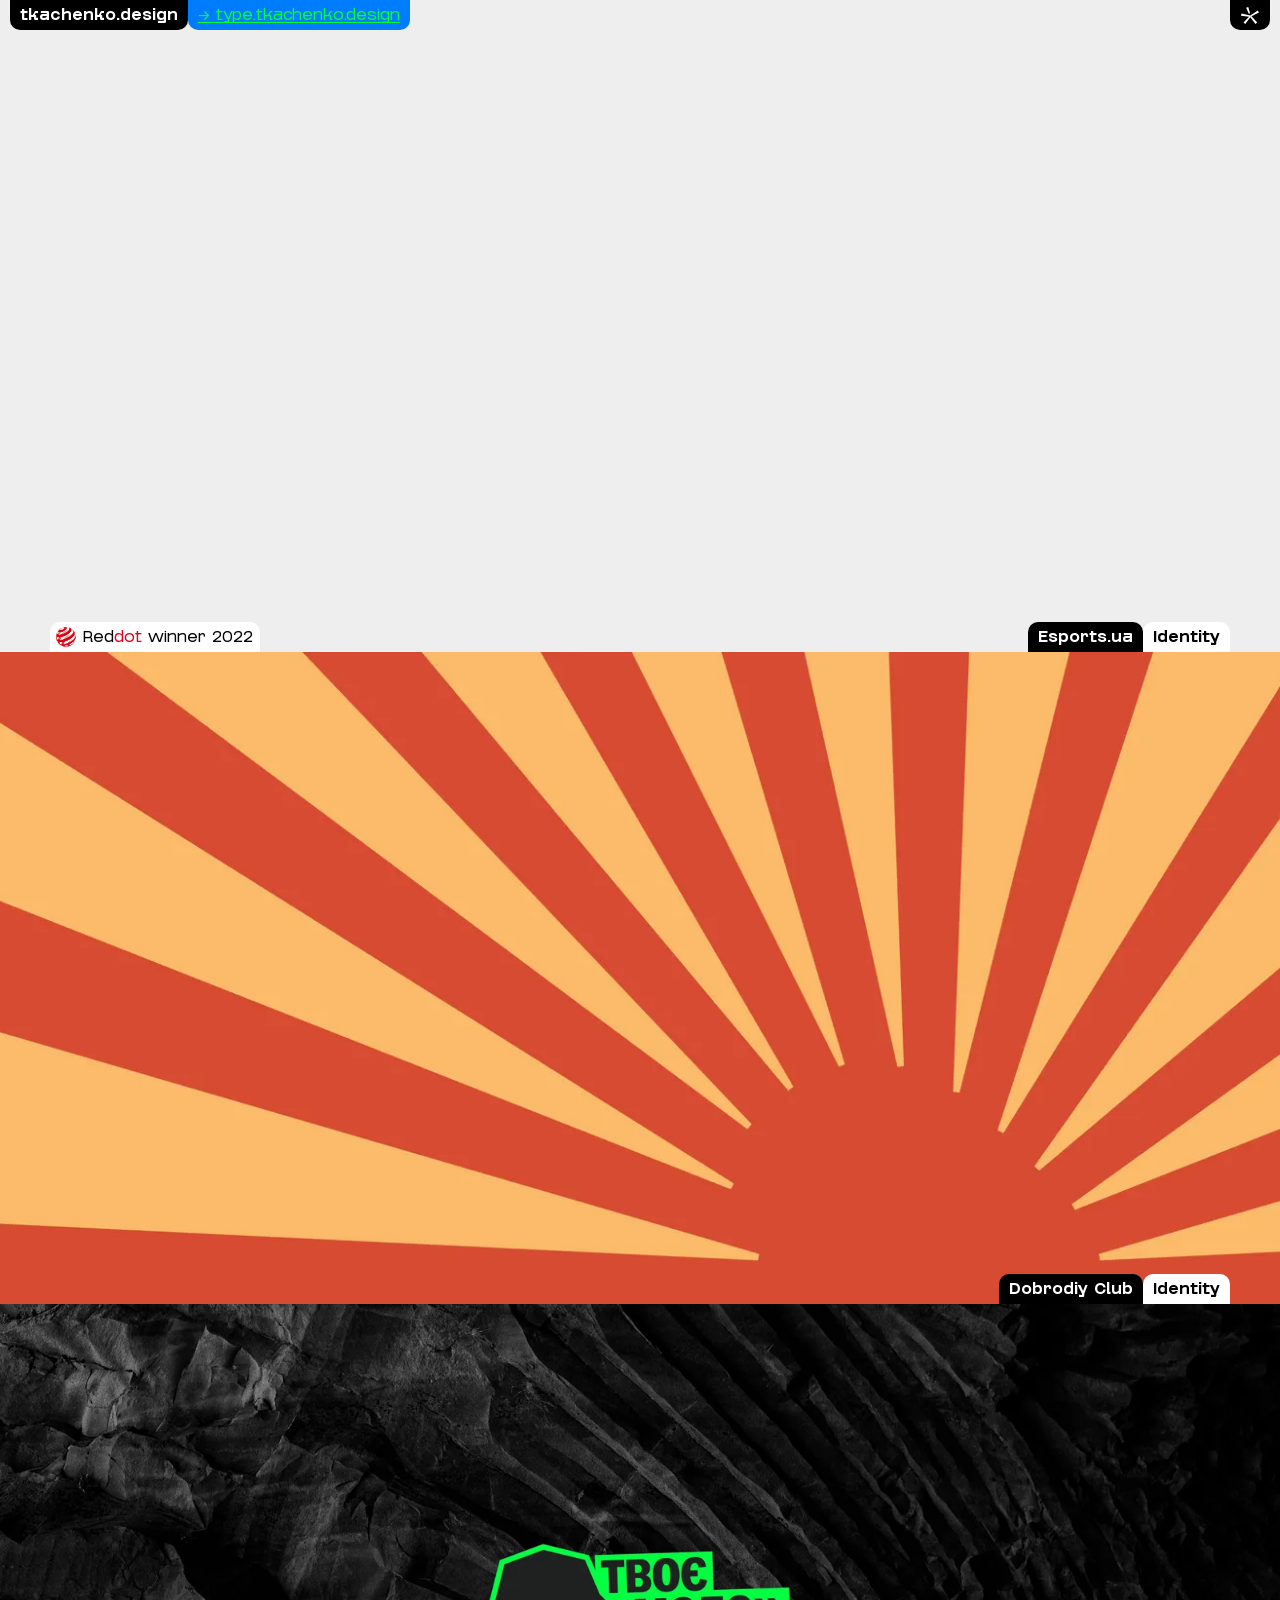
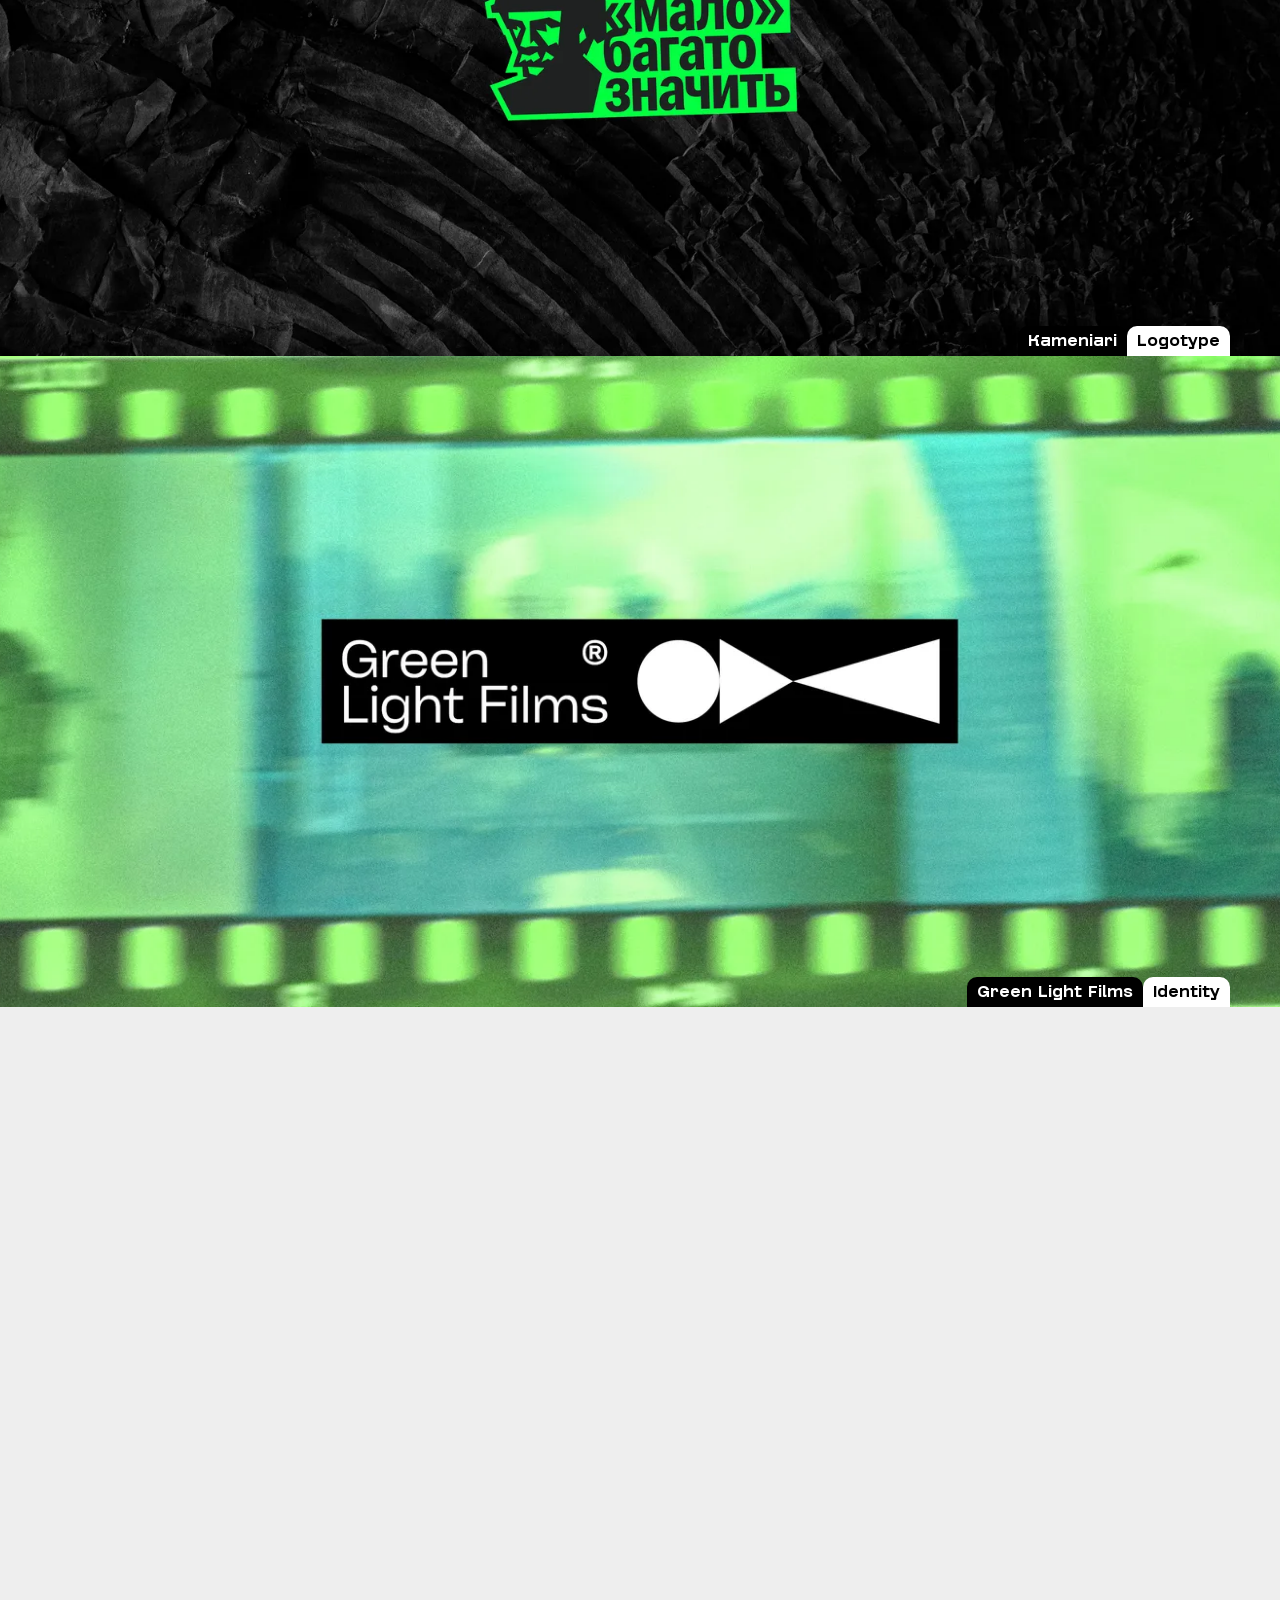
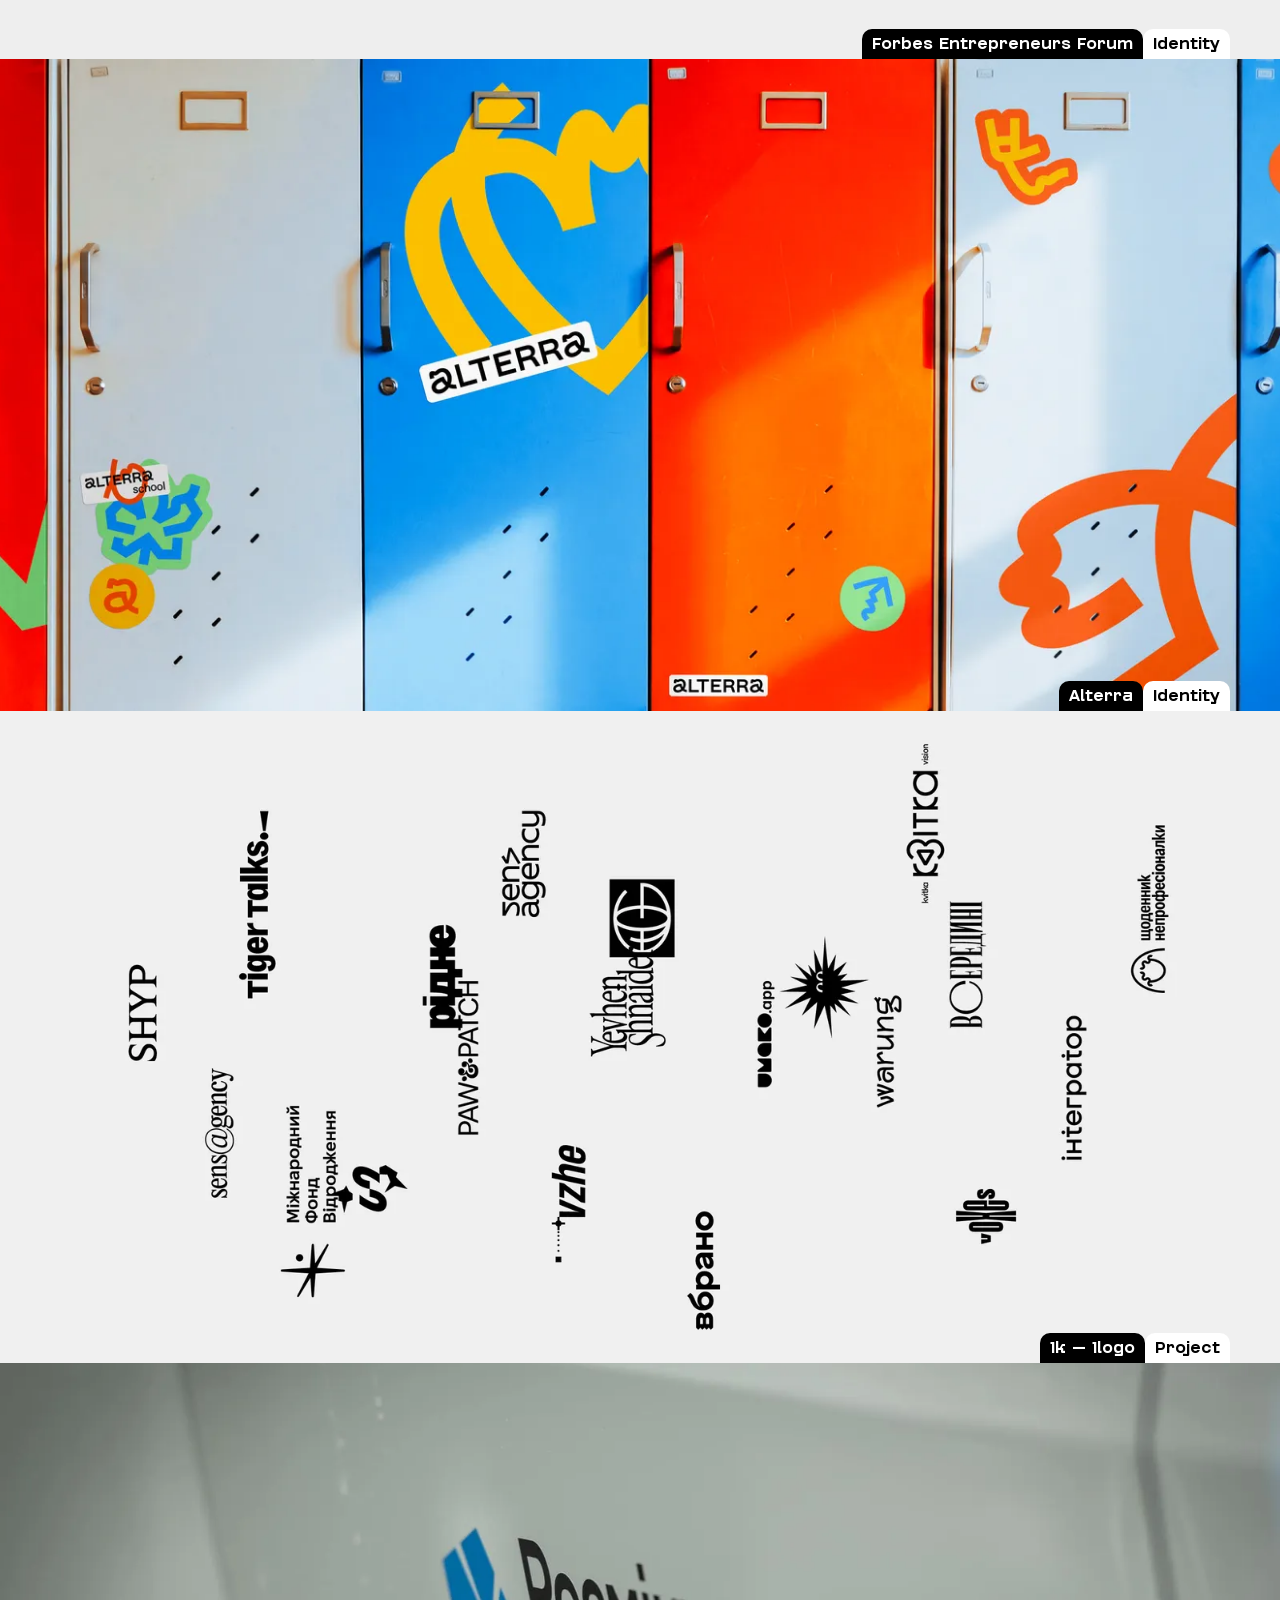
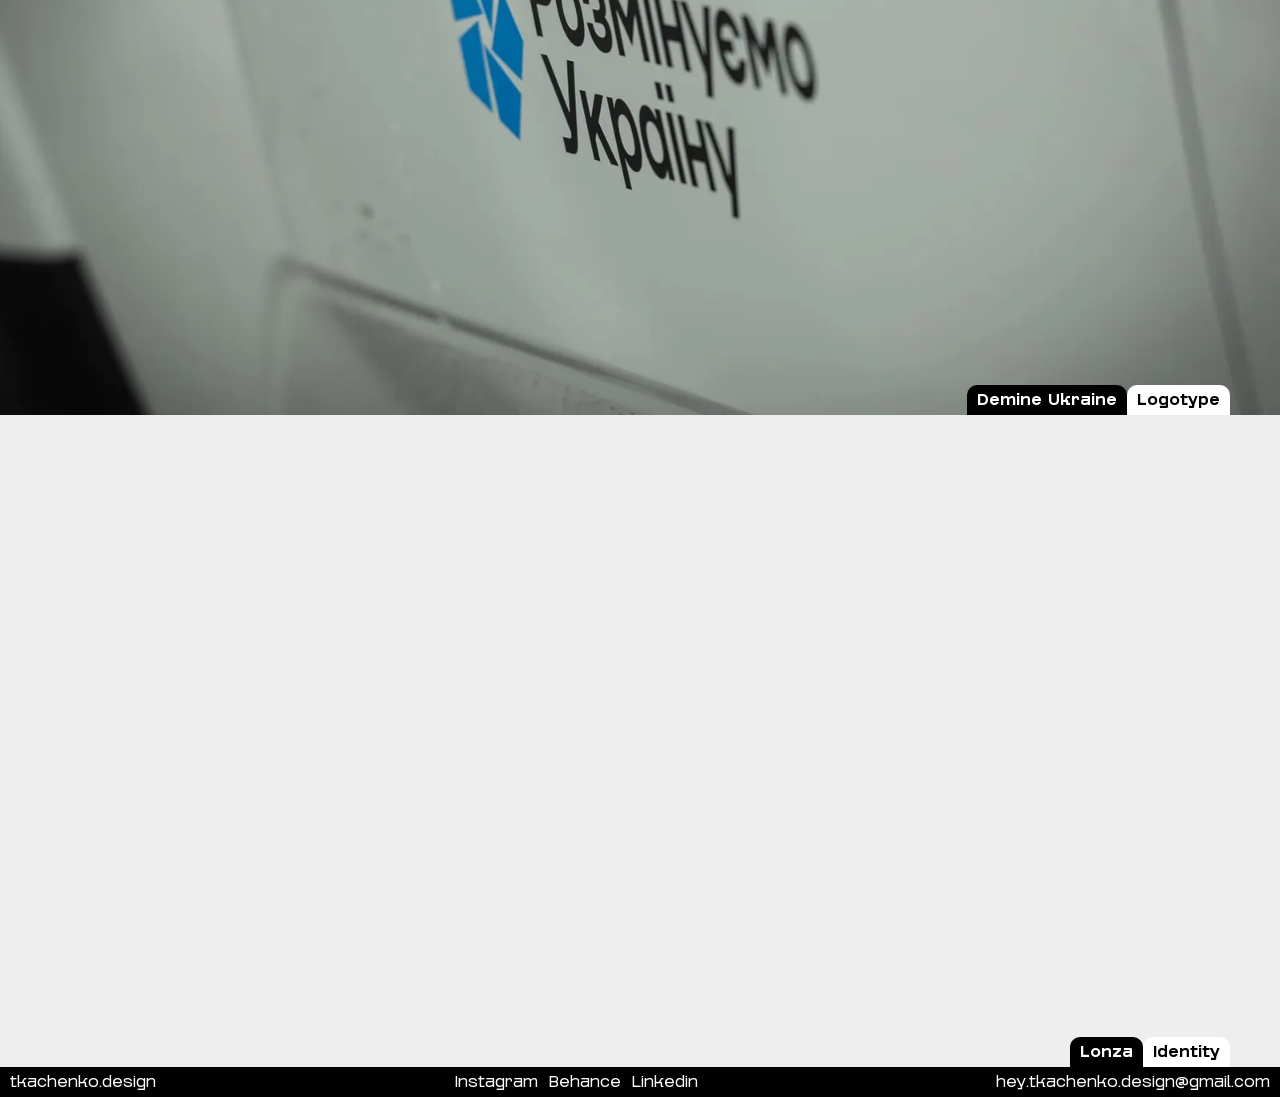
==== index.html @ 97d3a2e0 "Сайт" ====
<!DOCTYPE html>
<html lang="en">
<head>
<meta charset="UTF-8">
<meta name="viewport" content="width=device-width, initial-scale=1">
<title>tkachenko.design</title>
<meta name="description" content="Brand identity by tkachenko.design">
<meta property="og:type" content="website">
<meta property="og:site_name" content="tkachenko.design">
<meta property="og:title" content="tkachenko.design">
<meta property="og:description" content="Brand identity by tkachenko.design">
<meta property="og:url" content="https://tkachenko.design/">
<meta property="og:image" content="https://tkachenko.design/assets/img/og.jpg">
<meta name="twitter:card" content="summary_large_image">
<meta property="og:image:width" content="1200">
<meta property="og:image:height" content="630">
<link rel="canonical" href="https://tkachenko.design/">
<link rel="icon" href="assets/img/favicon.svg" type="image/svg+xml">
<link rel="stylesheet" href="assets/css/style.css">
</head>
<body>
<header class="hdr">
    <div class="hdr-left"><a class="tab tab--top tab--dark tab--bold" href="./"><span class="trim">tkachenko.design</span></a><a class="tab tab--top tab--light tab--link" href="https://type.tkachenko.design" target="_blank" rel="noopener"><span class="trim full">→ type.tkachenko.design</span><span class="trim short">→ type</span></a></div>
    <div class="hdr-right"><a class="tab tab--top tab--dark tab--sign" href="./" aria-label="tkachenko.design — home"><img src="assets/img/sign.svg" alt=""></a></div>
</header>
<main>
<div class="case">
    <a class="case-link" href="esports-ua/" aria-label="Esports.ua — Identity">
        <div class="cover"><video src="media/esports-ua/cover.mp4?v=e036000a" width="1920" height="1080" autoplay muted loop playsinline preload="metadata"></video></div>
        <div class="case-name"><span class="tab tab--bottom tab--dark tab--bold"><span class="trim">Esports.ua</span></span><span class="tab tab--bottom tab--light tab--bold"><span class="trim">Identity</span></span></div>
    </a>
    <div class="case-awards"><a class="tab tab--bottom tab--light tab--award award--reddot" href="https://www.red-dot.org/project/esportsua-60604" target="_blank" rel="noopener" aria-label="Reddot winner 2022"><img src="assets/img/awards/reddot.png" alt="" width="20" height="20"><span class="trim award-text">Red<span class="award-accent">dot</span> winner 2022</span></a></div>
</div>
<div class="case">
    <a class="case-link" href="dobrodiy-club/" aria-label="Dobrodiy Club — Identity">
        <div class="cover"><img src="media/dobrodiy-club/cover-2560.webp?v=988d9c15" srcset="media/dobrodiy-club/cover-800.webp?v=988d9c15 800w, media/dobrodiy-club/cover-1600.webp?v=988d9c15 1600w, media/dobrodiy-club/cover-2560.webp?v=988d9c15 2560w" sizes="100vw" alt="" width="2560" height="1070" loading="lazy" decoding="async"></div>
        <div class="case-name"><span class="tab tab--bottom tab--dark tab--bold"><span class="trim">Dobrodiy Club</span></span><span class="tab tab--bottom tab--light tab--bold"><span class="trim">Identity</span></span></div>
    </a>
</div>
<div class="case">
    <a class="case-link" href="kameniari/" aria-label="Kameniari — Logotype">
        <div class="cover"><img src="media/kameniari/cover-2560.webp?v=40cb97ac" srcset="media/kameniari/cover-800.webp?v=40cb97ac 800w, media/kameniari/cover-1600.webp?v=40cb97ac 1600w, media/kameniari/cover-2560.webp?v=40cb97ac 2560w" sizes="100vw" alt="" width="2560" height="1706" loading="lazy" decoding="async"></div>
        <div class="case-name"><span class="tab tab--bottom tab--dark tab--bold"><span class="trim">Kameniari</span></span><span class="tab tab--bottom tab--light tab--bold"><span class="trim">Logotype</span></span></div>
    </a>
</div>
<div class="case">
    <a class="case-link" href="green-light-films/" aria-label="Green Light Films — Identity">
        <div class="cover"><img src="media/green-light-films/cover-2560.webp?v=7384d6b4" srcset="media/green-light-films/cover-800.webp?v=7384d6b4 800w, media/green-light-films/cover-1600.webp?v=7384d6b4 1600w, media/green-light-films/cover-2560.webp?v=7384d6b4 2560w" sizes="100vw" alt="" width="2560" height="1071" loading="lazy" decoding="async"></div>
        <div class="case-name"><span class="tab tab--bottom tab--dark tab--bold"><span class="trim">Green Light Films</span></span><span class="tab tab--bottom tab--light tab--bold"><span class="trim">Identity</span></span></div>
    </a>
</div>
<div class="case">
    <a class="case-link" href="forbes/" aria-label="Forbes Entrepreneurs Forum — Identity">
        <div class="cover"><video src="media/forbes/cover.mp4?v=106339b4" width="1920" height="978" autoplay muted loop playsinline preload="metadata"></video></div>
        <div class="case-name"><span class="tab tab--bottom tab--dark tab--bold"><span class="trim">Forbes Entrepreneurs Forum</span></span><span class="tab tab--bottom tab--light tab--bold"><span class="trim">Identity</span></span></div>
    </a>
</div>
<div class="case">
    <a class="case-link" href="alterra-school/" aria-label="Alterra — Identity">
        <div class="cover"><img src="media/alterra-school/cover-2560.webp?v=9aeea5af" srcset="media/alterra-school/cover-800.webp?v=9aeea5af 800w, media/alterra-school/cover-1600.webp?v=9aeea5af 1600w, media/alterra-school/cover-2560.webp?v=9aeea5af 2560w" sizes="100vw" alt="" width="2560" height="1078" loading="lazy" decoding="async"></div>
        <div class="case-name"><span class="tab tab--bottom tab--dark tab--bold"><span class="trim">Alterra</span></span><span class="tab tab--bottom tab--light tab--bold"><span class="trim">Identity</span></span></div>
    </a>
</div>
<div class="case">
    <a class="case-link" href="1k1logo/" aria-label="1k — 1logo — Project">
        <div class="cover"><img src="media/1k1logo/Cover-2560.webp?v=e8f41efc" srcset="media/1k1logo/Cover-800.webp?v=e8f41efc 800w, media/1k1logo/Cover-1600.webp?v=e8f41efc 1600w, media/1k1logo/Cover-2560.webp?v=e8f41efc 2560w" sizes="100vw" alt="" width="2560" height="1440" loading="lazy" decoding="async"></div>
        <div class="case-name"><span class="tab tab--bottom tab--dark tab--bold"><span class="trim">1k — 1logo</span></span><span class="tab tab--bottom tab--light tab--bold"><span class="trim">Project</span></span></div>
    </a>
</div>
<div class="case">
    <a class="case-link" href="demine-ukraine/" aria-label="Demine Ukraine — Logotype">
        <div class="cover"><img src="media/demine-ukraine/cover-2048.webp?v=4602f8a6" srcset="media/demine-ukraine/cover-800.webp?v=4602f8a6 800w, media/demine-ukraine/cover-1600.webp?v=4602f8a6 1600w, media/demine-ukraine/cover-2048.webp?v=4602f8a6 2048w" sizes="100vw" alt="" width="2048" height="1368" loading="lazy" decoding="async"></div>
        <div class="case-name"><span class="tab tab--bottom tab--dark tab--bold"><span class="trim">Demine Ukraine</span></span><span class="tab tab--bottom tab--light tab--bold"><span class="trim">Logotype</span></span></div>
    </a>
</div>
<div class="case">
    <a class="case-link" href="lonza/" aria-label="Lonza — Identity">
        <div class="cover"><video src="media/lonza/Cover.mp4?v=e3f10e99" width="1920" height="1080" autoplay muted loop playsinline preload="metadata"></video></div>
        <div class="case-name"><span class="tab tab--bottom tab--dark tab--bold"><span class="trim">Lonza</span></span><span class="tab tab--bottom tab--light tab--bold"><span class="trim">Identity</span></span></div>
    </a>
</div>
</main>
<footer class="ftr">
    <span class="trim ftr-name">tkachenko.design</span>
    <div class="ftr-socials"><a href="https://www.instagram.com/tkachenko.valentyn/" target="_blank" rel="noopener"><span class="trim">Instagram</span></a><a href="https://www.behance.net/tkachenkodesign" target="_blank" rel="noopener"><span class="trim">Behance</span></a><a href="https://www.linkedin.com/in/valentyn-tkachenko-5368aa172/" target="_blank" rel="noopener"><span class="trim">Linkedin</span></a></div>
    <a href="mailto:hey.tkachenko.design@gmail.com"><span class="trim">hey.tkachenko.design@gmail.com</span></a>
</footer>
<script src="assets/js/site.js" defer></script>
</body>
</html>
---- assets/css/style.css ----
/* ═══════════════════════════════════════════════════════════════
   tkachenko.design — портфоліо
   Усі міри взяті з автолеяутів Figma:
     десктоп — фрейми main і case (1512px),
     мобайл  — фрейми main-mob і case-mob (400px).
   Біля чисел у дужках — назва вузла в макеті, звідки воно.
   ═══════════════════════════════════════════════════════════════ */


/* ── Шрифт ──
   Той самий варіативний файл, що й у магазині: одна вісь ваги 100–700,
   тож Regular = 400, Medium = 500, Bold = 700 — усе справжні ваги. */
@font-face {
    font-family: 'GruntGrotesk';
    src: url('../fonts/GruntGroteskVF.woff2') format('woff2');   /* як у магазині: static/css → ../fonts */
    font-weight: 100 700;
    font-style: normal;
    font-display: swap;
}

:root {
    /* Два набори стилістичних альтернатив — у макеті вони різні:
       вкладки й футер — без ss02, тексти кейсу — з ss02 і без calt. */
    --ff-ui:   "ss01" 1, "liga" 0;
    --ff-text: "ss01" 1, "ss02" 1, "liga" 0, "calt" 0;

    /* ── Десктоп (main / case, 1512) ── */
    --tab-h: 30px;          /* висота вкладки (Frame 140 / 141) */
    --tab-px: 10px;         /* внутрішній відступ вкладки (p-10) */
    --tab-r: 10px;          /* скруглення вкладки */
    --tab-fs: 15px;         /* кегль вкладок і футера */

    --edge: 10px;           /* поле хедера й футера від краю (px-10) */

    /* Сторінка кейсу: About case і Credits стоять на одній сітці —
       4 колонки по 328 з кроком 40 і полями 40 (1512 = 40 + 4×328 + 3×40 + 40). */
    --grid-pad: 40px;       /* About case / Credits: p-40 */
    --grid-gap: 40px;       /* крок між колонками (і між рядами команд) */
    --label-gap: 40px;      /* Frame 182/183/184: підпис → вміст (y 0 → 50, підпис 10) */
    --col-gap: 30px;        /* Frame 179/180: назва команди → список ролей (y 0 → 48, назва 18) */

    --gallery-pad: 10px;    /* поля галереї ліворуч і праворуч */
    --gallery-gap: 10px;    /* проміжок між картинками — і згори вниз, і в ряду */

    /* Групи з підписом — фрейми case-logo / case-logo-mob */
    --group-ratio: 740 / 500;   /* картинки в групах (picture1/2) */
    --group-cap-top: 40px;      /* від картинок до підпису */
    --group-cap-bottom: 40px;   /* від підпису до лінії наступного блоку */
    --group-line-gap: 10px;     /* лінія: 10 над нею і 10 під нею (Frame 185/186) */
    --group-line: 1px;          /* товщина лінії */
    --group-text-gap: 40px;     /* назва → опис, коли вони одне під одним (мобайл) */
    --group-para-gap: 10px;     /* між абзацами опису групи */
    --service-gap: 6px;         /* між плашками Services */

    /* Кеглі вирахувані з висот текстових блоків макета (великі літери
       шрифту — 0.733 кегля) — звірте з Figma й поправте тут, якщо треба. */
    --label-fs: 14px;       /* підписи About / With / Services (висота 10) */
    --lead-fs: 18px;        /* опис проєкту (6 рядків = 138) */
    --lead-lh: 1.4;
    --big-fs: 24px;         /* With, Services і назви команд (1 рядок 18, 2 рядки 54) */
    --big-lh: 1.5;
    --credits-fs: 14px;     /* список ролей (6 рядків = 110 → рядок 20) */
    --credits-lh: 1.43;

    --socials-gap: 10px;    /* Frame 177: gap-10 */
}

html, body {
    margin: 0;
    padding: 0;
    background: #fff;
    color: #000;
    font-family: 'GruntGrotesk', sans-serif;
    font-weight: 400;
    font-feature-settings: var(--ff-ui);
    -webkit-font-smoothing: antialiased;
    -moz-osx-font-smoothing: grayscale;
}

a { color: inherit; text-decoration: none; }

img, video { display: block; }

/* Видимий фокус для клавіатури (Tab). На мишу не впливає. */
a:focus-visible {
    outline: 2px solid #000;
    outline-offset: 2px;
}

/* Обрізання тексту до великої літери й базової лінії (text-box-trim у Figma).
   Саме від цих країв рахуються всі відступи в макеті, тому без нього
   відступи між назвою й описом на екрані виглядали б більшими.
   Працює в Chrome/Edge/Safari; де не підтримується — відступи трохи ширші. */
.trim {
    display: block;
    text-box: trim-both cap alphabetic;
}


/* ═══ ВКЛАДКИ ═══
   Чорні й білі «язички» висотою 30px. У хедері звисають з верхнього краю
   (скруглені лише нижні кути), на обкладинці кейсу стоять на нижньому
   (скруглені лише верхні). Стоять впритул, без проміжку. */
.tab {
    display: inline-flex;
    align-items: center;
    justify-content: center;
    box-sizing: border-box;
    height: var(--tab-h);
    padding: 0 var(--tab-px);
    font-size: var(--tab-fs);
    line-height: 1.2;
    white-space: nowrap;
    flex-shrink: 0;
}

.tab--top    { border-radius: 0 0 var(--tab-r) var(--tab-r); }  /* rounded-bl/br-10 */
.tab--bottom { border-radius: var(--tab-r) var(--tab-r) 0 0; }  /* rounded-tl/tr-10 */

.tab--dark  { background: #000; color: #fff; }
.tab--light { background: #fff; color: #000; }

.tab--bold  { font-weight: 700; }

/* «→ type.tkachenko.design»: Regular, підкреслене, трекінг -0.01em
   (15px / -0.15px на десктопі, 12px / -0.12px на мобайлі) */
.tab--link {
    font-weight: 400;
    letter-spacing: -0.01em;
    text-decoration: underline;
    text-decoration-thickness: from-font;
    text-underline-position: from-font;
    text-decoration-skip-ink: none;
}

/* Знак — частина логотипу й водночас посилання на головну. Вкладка 40 × 30. */
.tab--sign { width: 40px; }
.tab--sign img {
    height: 17px;       /* Isolation_Mode: 18.06 × 17 */
    width: auto;
}

/* Нагорода: біла вкладка, Regular, іконка 20px; [акцент] у підписі — колір нагороди.
   Колір задається на класі award--<ключ> (ключ — перше слово підпису, малими). */
.tab--award {
    gap: 6px;
    padding: 0 7px 0 6px;
    font-weight: 400;
}
.tab--award img { width: 20px; height: 20px; }
.award-accent  { color: var(--award-accent, currentColor); }
.award--reddot { --award-accent: #e0001b; }

/* Повна адреса магазину — на десктопі, коротка «→ type» — на мобайлі */
.short { display: none; }


/* ═══ ХЕДЕР ═══
   Пливе над контентом при скролі й лежить поверх першої обкладинки.
   Сама смуга прозора — видно лише вкладки. Тому вона НЕ ловить кліки
   (pointer-events: none): інакше верхні 30px обкладинки не клікались би.
   Кліки приймають тільки самі вкладки. */
.hdr {
    position: fixed;
    top: 0;
    left: 0;
    right: 0;
    z-index: 10;
    height: var(--tab-h);
    padding: 0 var(--edge);
    display: flex;
    align-items: flex-start;
    justify-content: space-between;
    pointer-events: none;
}
.hdr .tab { pointer-events: auto; }

/* Ліва група — 655px (Frame 153). Разом зі space-between саме вона
   визначає, де стане назва кейсу посередині: на 1512px це рівно
   x = 947.5, як у макеті. На вужчих екранах група може стиснутись,
   але не менше за свої вкладки — тоді назва кейсу не наїде на логотип. */
.hdr-left  {
    display: flex;
    align-items: center;
    flex: 0 1 655px;
    min-width: max-content;
}
.hdr-mid   { display: flex; align-items: center; }
.hdr-right { display: flex; align-items: center; justify-content: flex-end; }


/* ═══ ГОЛОВНА: КЕЙСИ ═══
   Кожен кейс — обкладинка на всю ширину у фіксованому блоці:
   на десктопі в пропорції 1512 × 770, на мобайлі висотою 270.68.
   Картинка іншої пропорції обріжеться по центру — так обкладинки
   завжди однакові. */
.case {
    position: relative;
}
.case-link { display: block; }

/* Нагороди на обкладинці: по нижньому краю ліворуч, з полем 50 — дзеркально до назви */
.case-awards {
    position: absolute;
    left: 50px;
    bottom: 0;
    display: flex;
    align-items: flex-end;
}

.cover {
    aspect-ratio: 1512 / 770;
    overflow: hidden;
    background: #eee;   /* поки вантажиться */
}
.cover img,
.cover video {
    width: 100%;
    height: 100%;
    object-fit: cover;
}

/* Підпис кейсу: смуга 30px по нижньому краю, вкладки праворуч
   з полем 50px (Case-name: px-50, justify-end). */
.case-name {
    position: absolute;
    left: 0;
    right: 0;
    bottom: 0;
    height: var(--tab-h);
    padding: 0 50px;
    display: flex;
    align-items: center;
    justify-content: flex-end;
}


/* ═══ СТОРІНКА КЕЙСУ: ПРО ПРОЄКТ ═══
   About case: сітка на 4 колонки. Опис (About) займає перші дві,
   With — третю, Services — четверту. У кожному блоці підпис, під ним
   через 40 вміст. Назва кейсу вже є у вкладці хедера, тож на сторінці
   вона лише для читалок екрана й пошуковиків (h1 .sr-only). */
.about {
    display: grid;
    grid-template-columns: repeat(4, minmax(0, 1fr));
    align-items: start;
    gap: var(--grid-gap);
    padding: var(--grid-pad);
}

.about-block {
    display: flex;
    flex-direction: column;
    align-items: flex-start;
    gap: var(--label-gap);
    min-width: 0;
}
.about-desc     { grid-column: 1 / span 2; }
.about-with     { grid-column: 3; }
.about-services { grid-column: 4; }

/* With і Services притиснуті до правого краю своєї колонки */
.about-with,
.about-services {
    align-items: flex-end;
    text-align: right;
}

/* Спільне для всіх текстів кейсу */
.label, .lead, .big, .credits-list {
    margin: 0;
    letter-spacing: -0.02em;
    font-feature-settings: var(--ff-text);
}
.lead p, .big p, .credits-list p { margin: 0; }

/* Посилання посеред тексту: [слова](адреса) в info.txt.
   Підкреслення як у «→ type.tkachenko.design»; при наведенні зникає. */
.inline-link {
    text-decoration: underline;
    text-decoration-thickness: from-font;
    text-underline-position: from-font;
    text-decoration-skip-ink: none;
}
.inline-link:hover { text-decoration: none; }

/* Підписи About / With / Services */
.label {
    font-size: var(--label-fs);
    line-height: 1.2;
}

/* Опис проєкту. Порожній рядок у info.txt — новий абзац. */
.lead {
    font-size: var(--lead-fs);
    line-height: var(--lead-lh);
}
.lead p + p { margin-top: calc(var(--lead-lh) * 1em); }

/* With, Services, назви команд: кожен рядок info.txt — новий рядок */
.big {
    font-size: var(--big-fs);
    line-height: var(--big-lh);
    font-weight: 500;
}

/* Services — чорні плашки як вкладки хедера (висота 30, жирний), але з прямими
   кутами, одна під одною через 6. Вирівнювання — як у блока: праворуч, коли
   Services стоїть в ряду з описом, ліворуч, коли під ним. */
.service-list {
    display: flex;
    flex-direction: column;
    align-items: inherit;
    gap: var(--service-gap);
    margin: 0;
    padding: 0;
    list-style: none;
}
.service { border-radius: 0; }

/* Сховано з екрана, але читається читалками й пошуковиками */
.sr-only {
    position: absolute;
    width: 1px;
    height: 1px;
    overflow: hidden;
    clip-path: inset(50%);
    white-space: nowrap;
}


/* ═══ СТОРІНКА КЕЙСУ: ОБКЛАДИНКА ═══
   Фіксований блок у пропорції з макета: 1512 × 600 (Cover у фреймі case),
   на мобайлі 400 × 260 (Cover у case-mob). Масштабується з шириною екрана,
   пропорція не міняється; картинка обрізається по центру. */
.case-hero {
    aspect-ratio: 1512 / 600;
    overflow: hidden;
    background: #eee;   /* поки вантажиться */
}
.case-hero img,
.case-hero video {
    width: 100%;
    height: 100%;
    object-fit: cover;
}


/* ═══ СТОРІНКА КЕЙСУ: ГАЛЕРЕЯ ═══
   Поля 10 ліворуч і праворуч (Frame 183: x 10, згори й знизу впритул),
   10 між картинками. Висота кожної — за ВЛАСНОЮ
   пропорцією картинки: жодних фіксованих блоків і жодного обрізання,
   однаково на десктопі й на телефоні. */
.gallery {
    display: flex;
    flex-direction: column;
    gap: var(--gallery-gap);
    padding: 0 var(--gallery-pad);
}
.gallery > img,
.gallery > video {
    width: 100%;
    height: auto;
}

/* Ряд (тека всередині проєкту): картинки в одну лінію на всю ширину,
   проміжок 10, висота в ряду однакова. Секрет — flex-grow = ширина / висота
   картинки (його ставить build.py або site.js): тоді ширина кожної
   пропорційна її пропорції, а висоти збігаються. Нічого не обрізається. */
.gallery-row {
    display: flex;
    align-items: flex-start;
    gap: var(--gallery-gap);
}
.gallery-row > img,
.gallery-row > video {
    flex: 1 1 0;
    min-width: 0;
    height: auto;
}


/* ═══ ГАЛЕРЕЯ: ГРУПИ З ПІДПИСОМ ═══ (фрейми case-logo / case-logo-mob)
   Тека-ряд з info.txt. Перед кожною групою — лінія на ширину галереї
   (відступ 10 від країв), 10 над нею й 10 під нею. Далі картинки в
   одну лінію через 10, кожна у фіксованій пропорції 740 × 500,
   обрізається по центру. Під ними підпис на сітці About: назва — у
   колонках 1–2, опис — з 3-ї; 40 зверху й 40 знизу. */
.gallery-group::before {
    content: "";
    display: block;
    height: var(--group-line);
    margin: var(--group-line-gap) 0;
    background: currentColor;
}
/* Проміжок галереї перед групою гасимо — лінія стоїть рівно на 10
   під підписом (40) попереднього блоку, а не на 10 + 10 */
.gallery > .gallery-group:not(:first-child) {
    margin-top: calc(-1 * var(--gallery-gap));
}

.group-cells {
    display: flex;
    gap: var(--gallery-gap);
}
.group-cells > img,
.group-cells > video {
    flex: 1 1 0;
    min-width: 0;
    height: auto;
    aspect-ratio: var(--group-ratio);
    object-fit: cover;
}

/* Лівий край — на лінії тексту About: 10 поле галереї + 30 = 40 */
.group-caption {
    display: grid;
    grid-template-columns: repeat(4, minmax(0, 1fr));
    align-items: start;
    column-gap: var(--grid-gap);
    row-gap: var(--group-text-gap);
    padding: var(--group-cap-top) calc(var(--grid-pad) - var(--gallery-pad)) var(--group-cap-bottom);
}
.group-title { grid-column: 1 / span 2; }
.group-text  { grid-column: 3 / span 2; max-width: 640px; }

/* Опис групи — кегль та інтерліньяж як в описі проєкту вгорі кейсу,
   між абзацами — 10 (--group-para-gap) */
.group-text {
    font-size: var(--lead-fs);
    line-height: var(--lead-lh);
}
.group-text p { margin: 0; }
.group-text p + p { margin-top: var(--group-para-gap); }


/* ═══ КРЕДИТИ ═══
   Та сама сітка, що й About case: 4 колонки, крок 40, p 40.
   Кожна команда — колонка; пʼята переноситься на новий ряд.
   У колонці — назва команди, під нею через 30 список ролей. */
.credits {
    display: grid;
    grid-template-columns: repeat(4, minmax(0, 1fr));
    gap: var(--grid-gap);
    padding: var(--grid-pad);
    background: #fff;
    color: #000;
}

.credits-col {
    display: flex;
    flex-direction: column;
    align-items: flex-start;
    gap: var(--col-gap);
    min-width: 0;
}

/* Ролі — рядок за рядком, без проміжків */
.credits-list {
    font-size: var(--credits-fs);
    line-height: var(--credits-lh);
}


/* ═══ ВУЗЬКИЙ ДЕСКТОП / ПЛАНШЕТ ═══
   На 4 колонки тут уже тісно — лишаємо 2: опис на всю ширину,
   під ним With і Services поруч; команди — по дві в ряд. */
@media (max-width: 1100px) {
    .about, .credits  { grid-template-columns: repeat(2, minmax(0, 1fr)); }
    .about-desc       { grid-column: 1 / -1; }
    .about-with       { grid-column: 1; }
    .about-services   { grid-column: 2; }
    /* Під описом With і Services — ліворуч, як на телефоні */
    .about-with,
    .about-services   { align-items: flex-start; text-align: left; }
}


/* ═══ ФУТЕР ═══
   Чорний, білий текст, 30px, px-10, space-between. Соцмережі через 10px. Regular 15. */
.ftr {
    box-sizing: border-box;
    height: var(--tab-h);
    padding: 0 var(--edge);
    display: flex;
    align-items: center;
    justify-content: space-between;
    background: #000;
    color: #fff;
    font-size: var(--tab-fs);
    line-height: 1.2;
    white-space: nowrap;
}

/* На чорному футері чорна рамка фокусу не видна — робимо білою */
.ftr a:focus-visible { outline-color: #fff; }

.ftr-socials {
    display: flex;
    align-items: center;
    gap: var(--socials-gap);
}


/* ═══════════════════════════════════════════════════════════════
   МОБАЙЛ — фрейми main-mob і case-mob (400px)
   ═══════════════════════════════════════════════════════════════ */
@media (max-width: 760px) {
    :root {
        --tab-fs: 12px;         /* вкладки й футер: 12 */

        /* Мобільного макета кейсу під нову верстку ще немає —
           поля й кеглі поки зменшені за старим case-mob */
        --grid-pad: 30px;
        --grid-gap: 30px;
        --label-gap: 20px;
        --col-gap: 20px;

        --label-fs: 12px;
        --lead-fs: 14px;
        --big-fs: 20px;
        --credits-fs: 12px;


        --socials-gap: 6px;     /* Frame 177: gap-6 */
    }

    /* ── Хедер головної (main-mob) ──
       Логотип і «→ type» ліворуч, знак праворуч. */
    .hdr-left { flex: none; min-width: 0; }
    .full  { display: none; }
    .short { display: block; }

    /* ── Хедер кейсу (case-mob) ──
       Лише БІЛА вкладка з назвою кейсу ліворуч і знак праворуч.
       Логотипа й типу проєкту тут немає — на головну веде знак. */
    .hdr--case .hdr-left  { display: none; }
    .hdr--case .tab--type { display: none; }
    .hdr--case .tab--name { background: #fff; color: #000; }

    /* ── Обкладинки ──
       На головній висота фіксована 270.68 (Case-cover).
       На сторінці кейсу — пропорція 400 × 260 (Cover у case-mob).
       В обох картинка обрізається по центру; галерея — ні. */
    .cover      { aspect-ratio: auto; height: 270.68px; }
    .case-hero  { aspect-ratio: 400 / 260; }

    /* Підпис кейсу — праворуч, з тим самим полем, що й знак у хедері (--edge) */
    .case-name { justify-content: flex-end; padding: 0 var(--edge); }

    /* Нагороди на телефоні — лише іконка: підпис не вміщається поруч із назвою */
    .case-awards { left: var(--edge); }
    .tab--award .award-text { display: none; }
    .tab--award { padding: 0 5px; }

    /* ── Про проєкт і кредити ── усе стовпчиком */
    .about, .credits  { grid-template-columns: 1fr; }
    .about-desc,
    .about-with,
    .about-services   { grid-column: 1; }

    /* ── Сторінка з групами (case-logo-mob) ──
       На відміну від інших кейсів картинки групи стають у стовпчик через 10,
       назва й опис — одне під одним через 40. Поля About і підписів — 40,
       між описом і Services — 40, підпис → вміст — 20. */
    .case--logo {
        --grid-pad: 40px;
        --grid-gap: 40px;
        --label-gap: 20px;
    }
    .group-cells      { flex-direction: column; }
    .group-cells > img,
    .group-cells > video { flex: none; width: 100%; }
    .group-caption    { grid-template-columns: 1fr; }
    .group-title,
    .group-text       { grid-column: 1; }

    /* ── Футер ──
       Лише соцмережі ліворуч і пошта праворуч — назви сайту немає.
       Висота 30; на зовсім вузьких екранах (менше ~370px) рядок
       переноситься, а не вилазить за край. */
    .ftr-name { display: none; }
    .ftr {
        height: auto;
        min-height: var(--tab-h);
        padding: 9px var(--edge);
        flex-wrap: wrap;
        row-gap: 8px;
    }
}
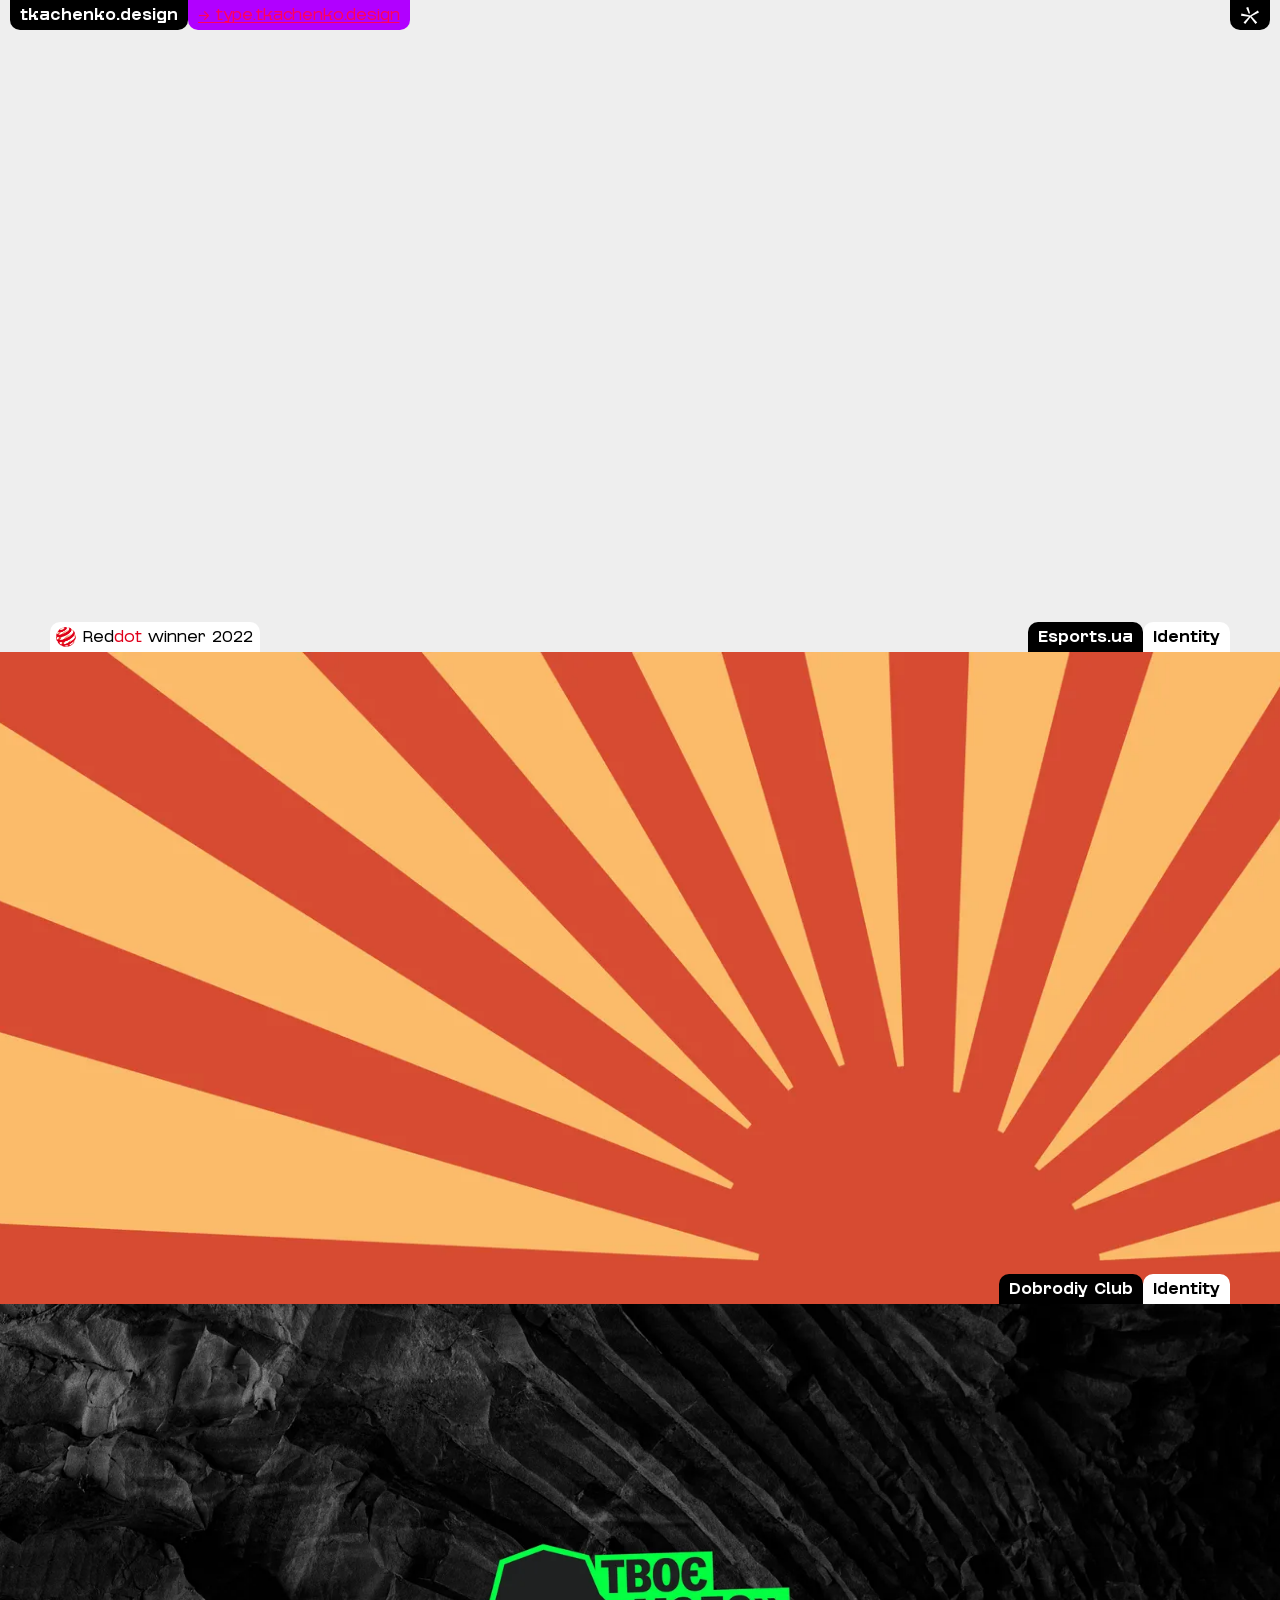
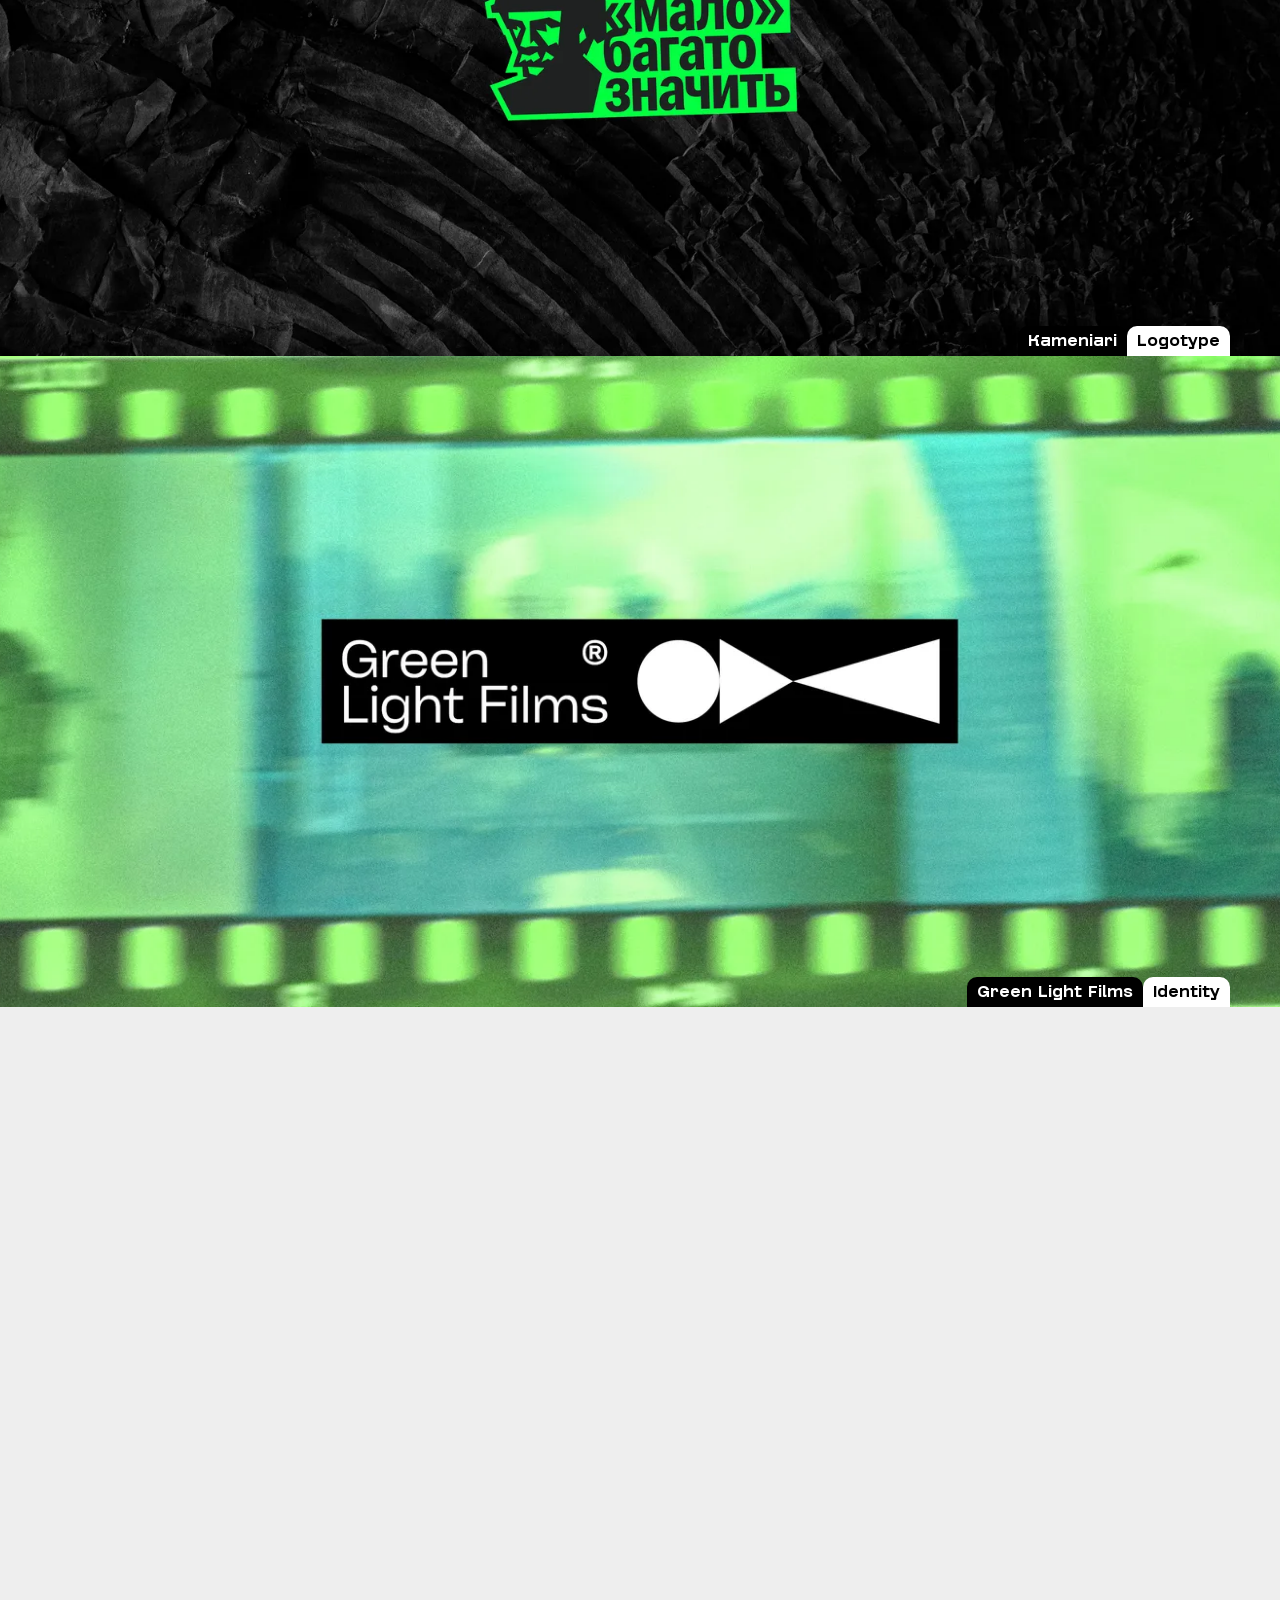
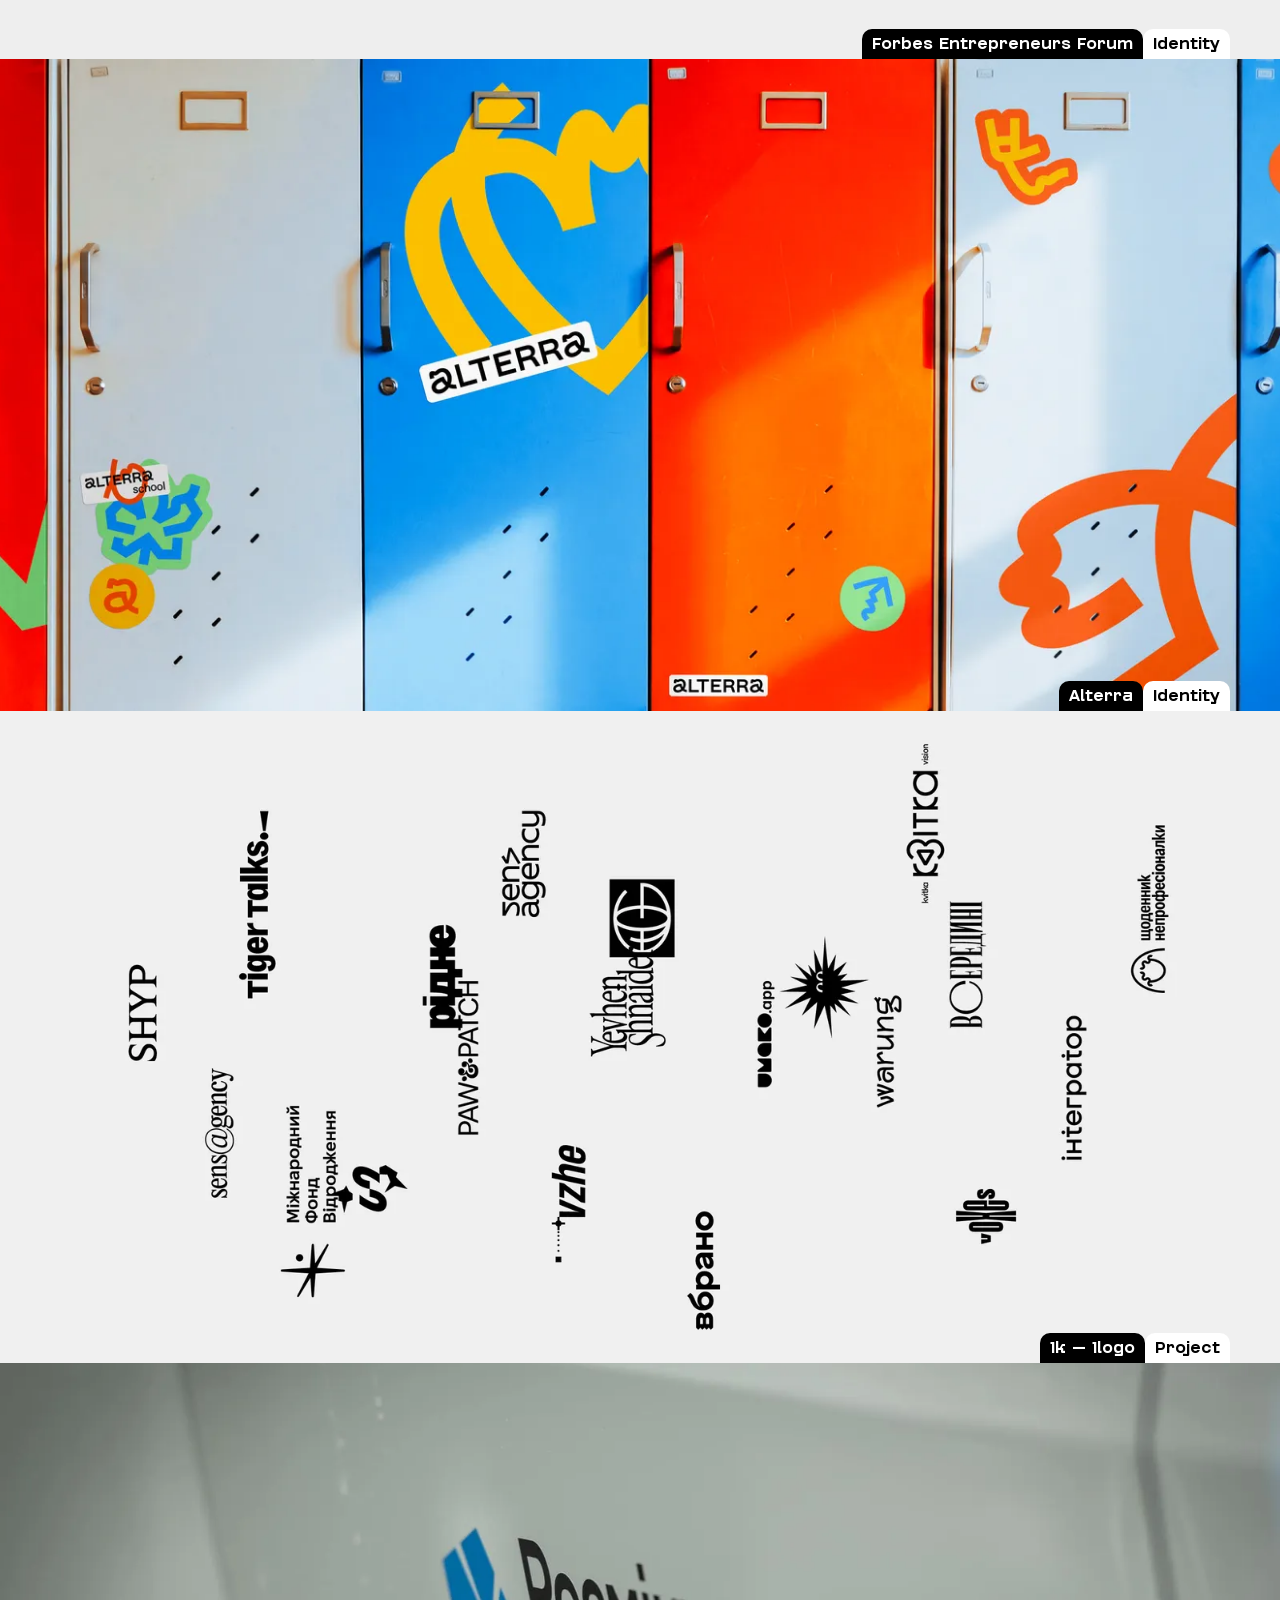
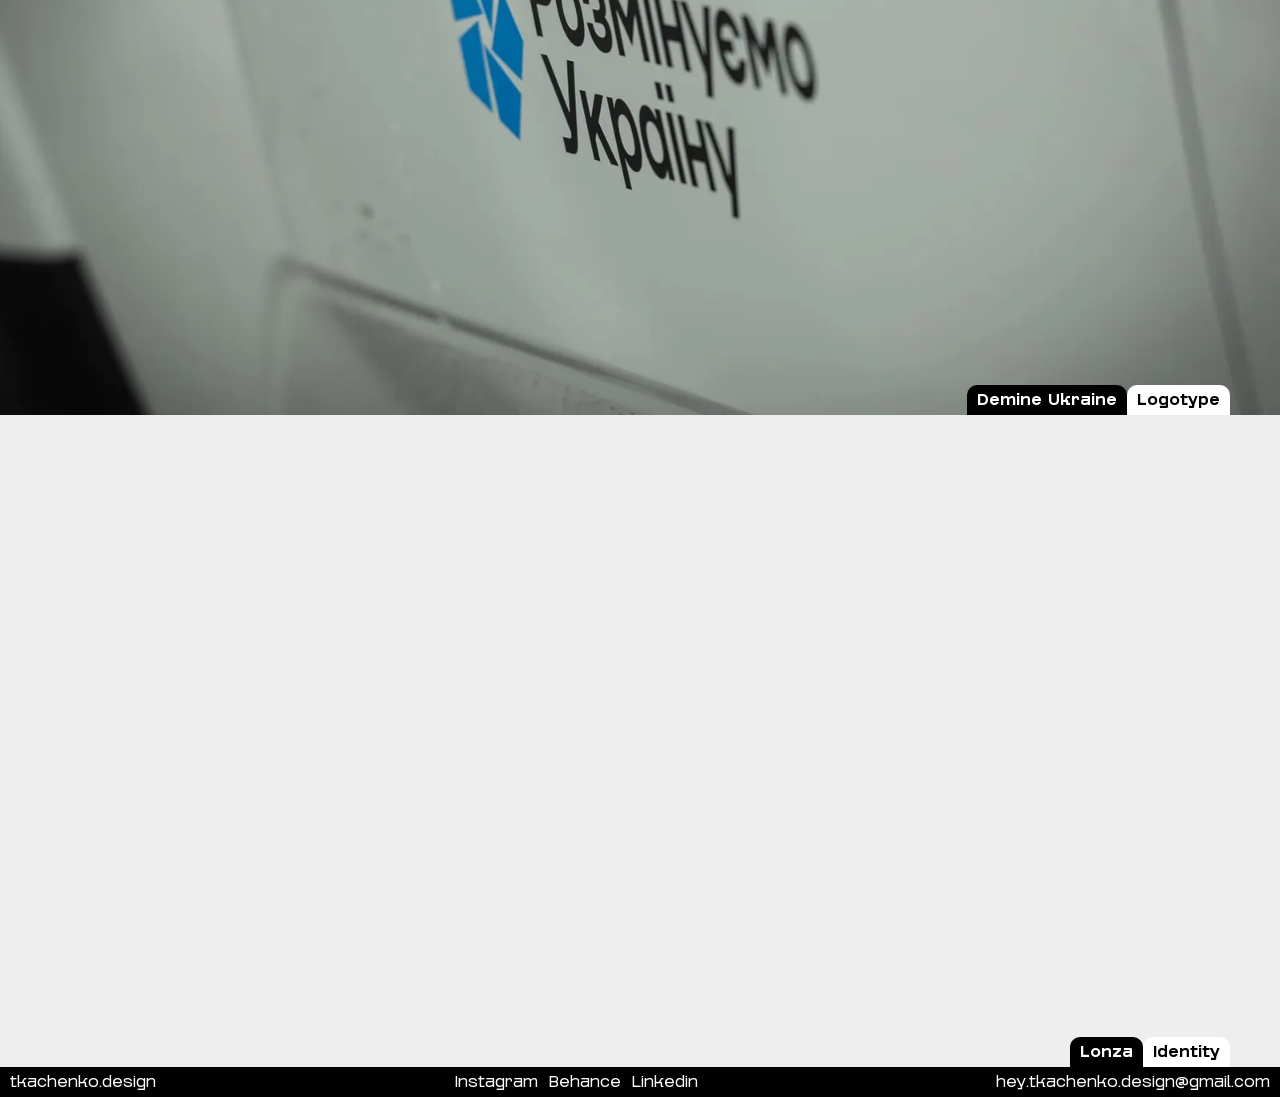
==== commit a5278120: "мобайл" ====
--- a/index.html
+++ b/index.html
@@ -51,7 +51,7 @@
 </div>
 <div class="case">
     <a class="case-link" href="forbes/" aria-label="Forbes Entrepreneurs Forum — Identity">
-        <div class="cover"><video src="media/forbes/cover.mp4?v=106339b4" width="1920" height="978" autoplay muted loop playsinline preload="metadata"></video></div>
+        <div class="cover"><video src="media/forbes/cover.mp4?v=3314fbd4" width="1920" height="868" autoplay muted loop playsinline preload="metadata"></video></div>
         <div class="case-name"><span class="tab tab--bottom tab--dark tab--bold"><span class="trim">Forbes Entrepreneurs Forum</span></span><span class="tab tab--bottom tab--light tab--bold"><span class="trim">Identity</span></span></div>
     </a>
 </div>
--- a/assets/css/style.css
+++ b/assets/css/style.css
@@ -151,7 +151,8 @@
 .award-accent  { color: var(--award-accent, currentColor); }
 .award--reddot { --award-accent: #e0001b; }
 
-/* Повна адреса магазину — на десктопі, коротка «→ type» — на мобайлі */
+/* Повна адреса магазину й назви соцмереж — на десктопі,
+   короткі «→ type», «inst.», «be.», «li.» — на мобайлі */
 .short { display: none; }
 
 
@@ -523,6 +524,10 @@
 
 
         --socials-gap: 6px;     /* Frame 177: gap-6 */
+
+        --gallery-pad: 4px;     /* галерея кейсу на телефоні: поля від країв */
+        --gallery-gap: 4px;     /* …і проміжки між картинками та блоками */
+        --group-line-gap: 4px;  /* над і під лінією перед групою з підписом */
     }
 
     /* ── Хедер головної (main-mob) ──
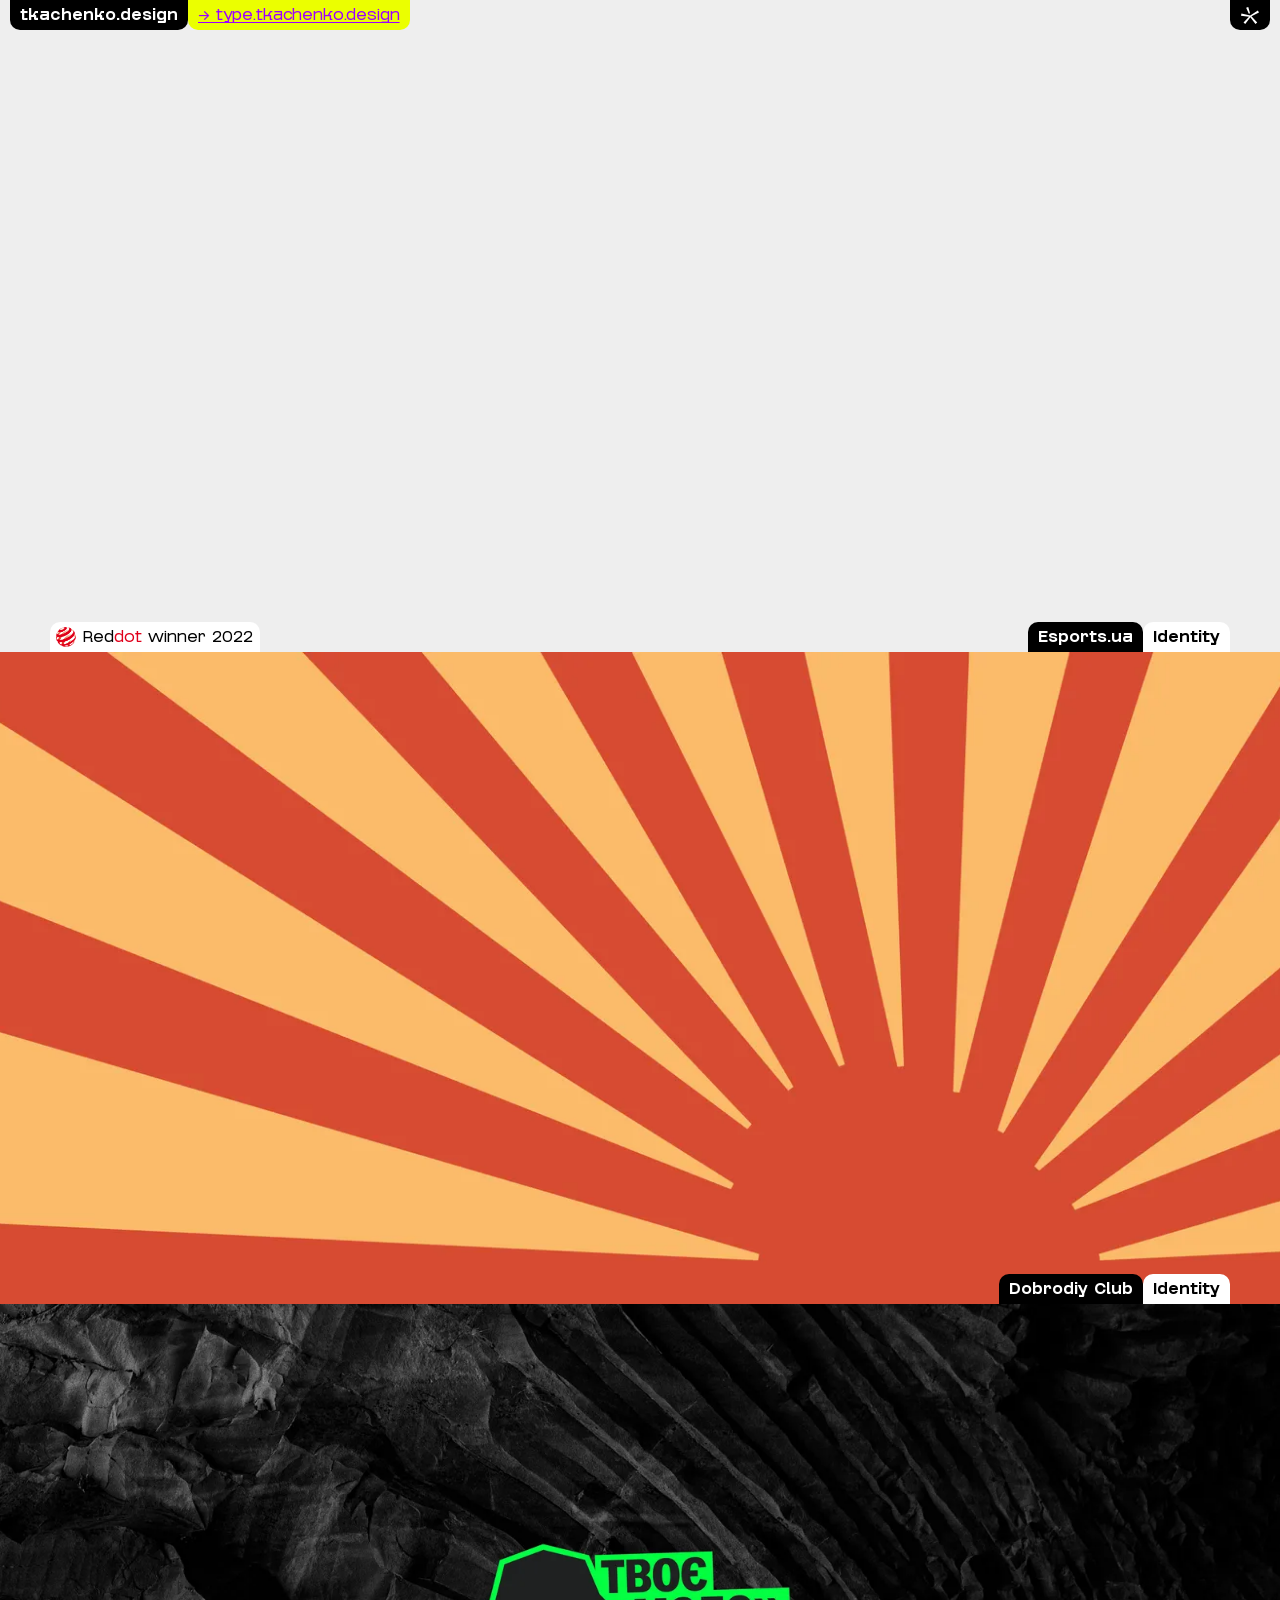
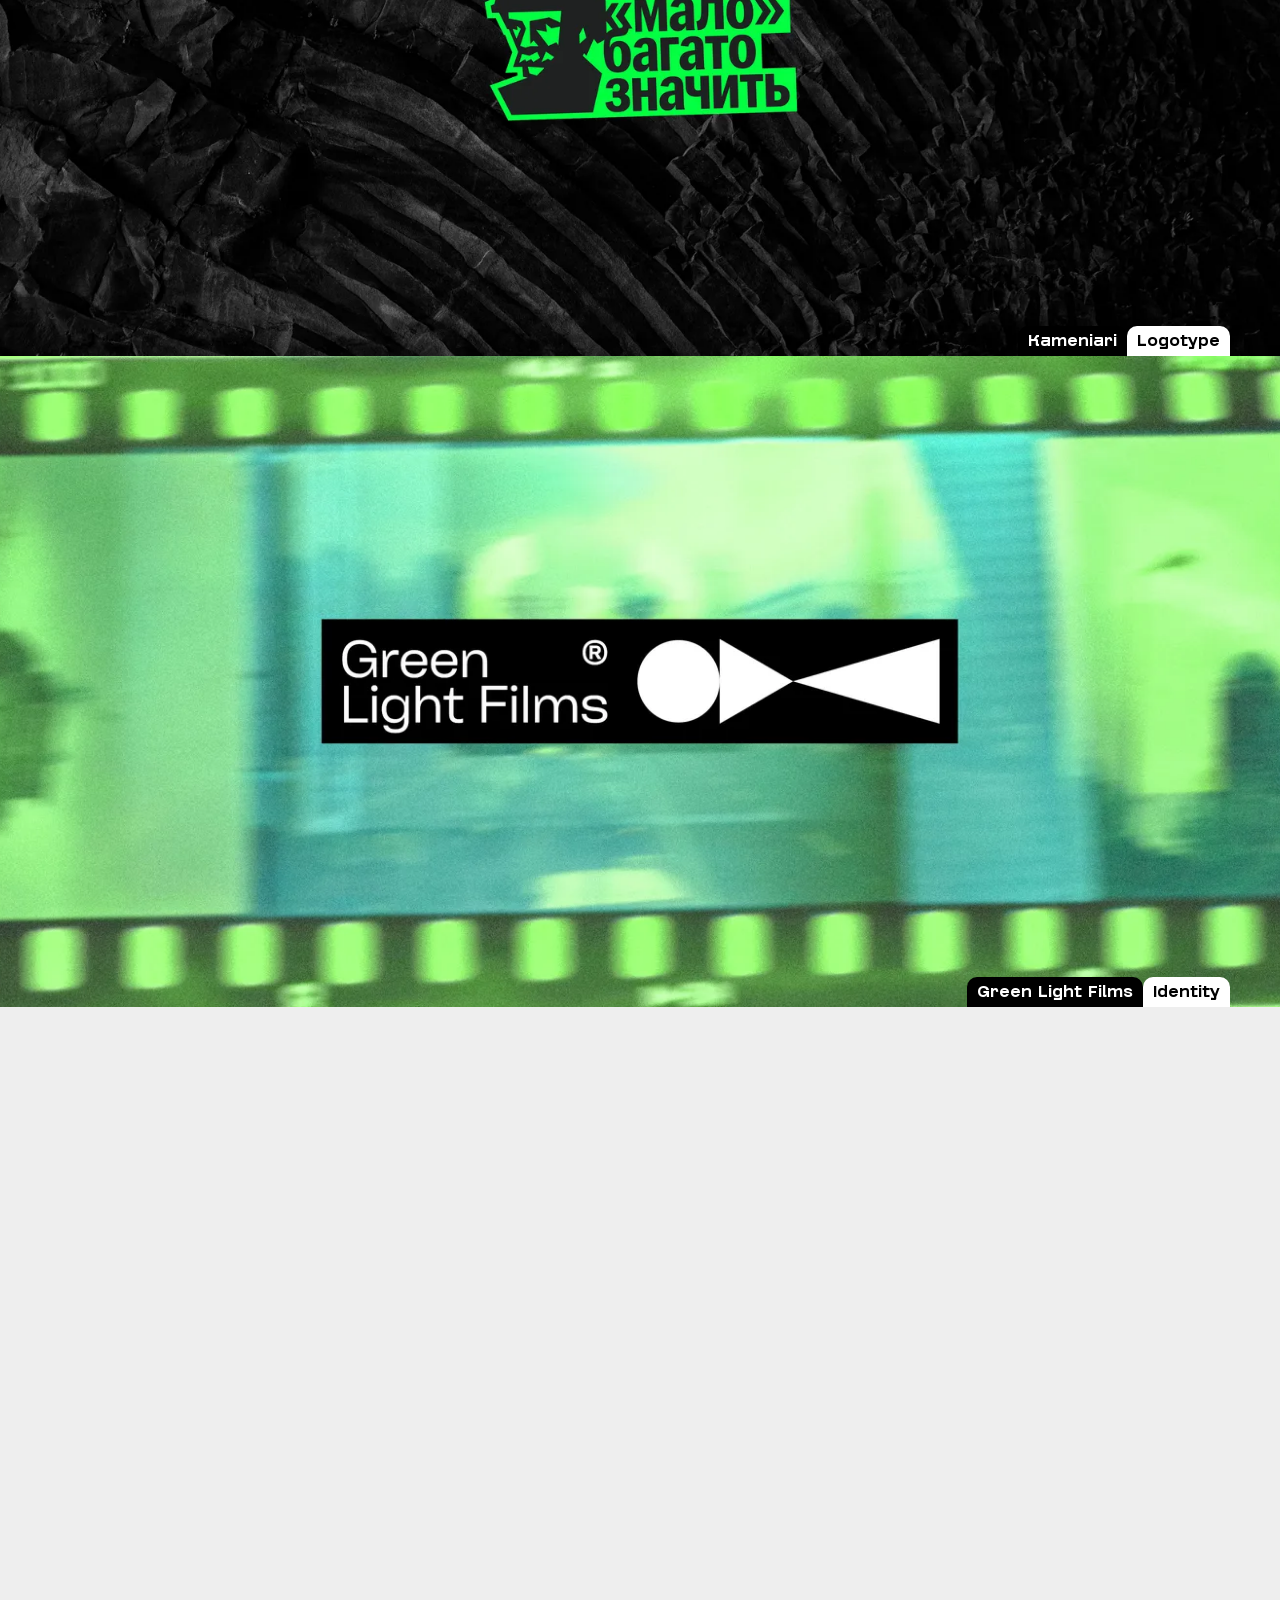
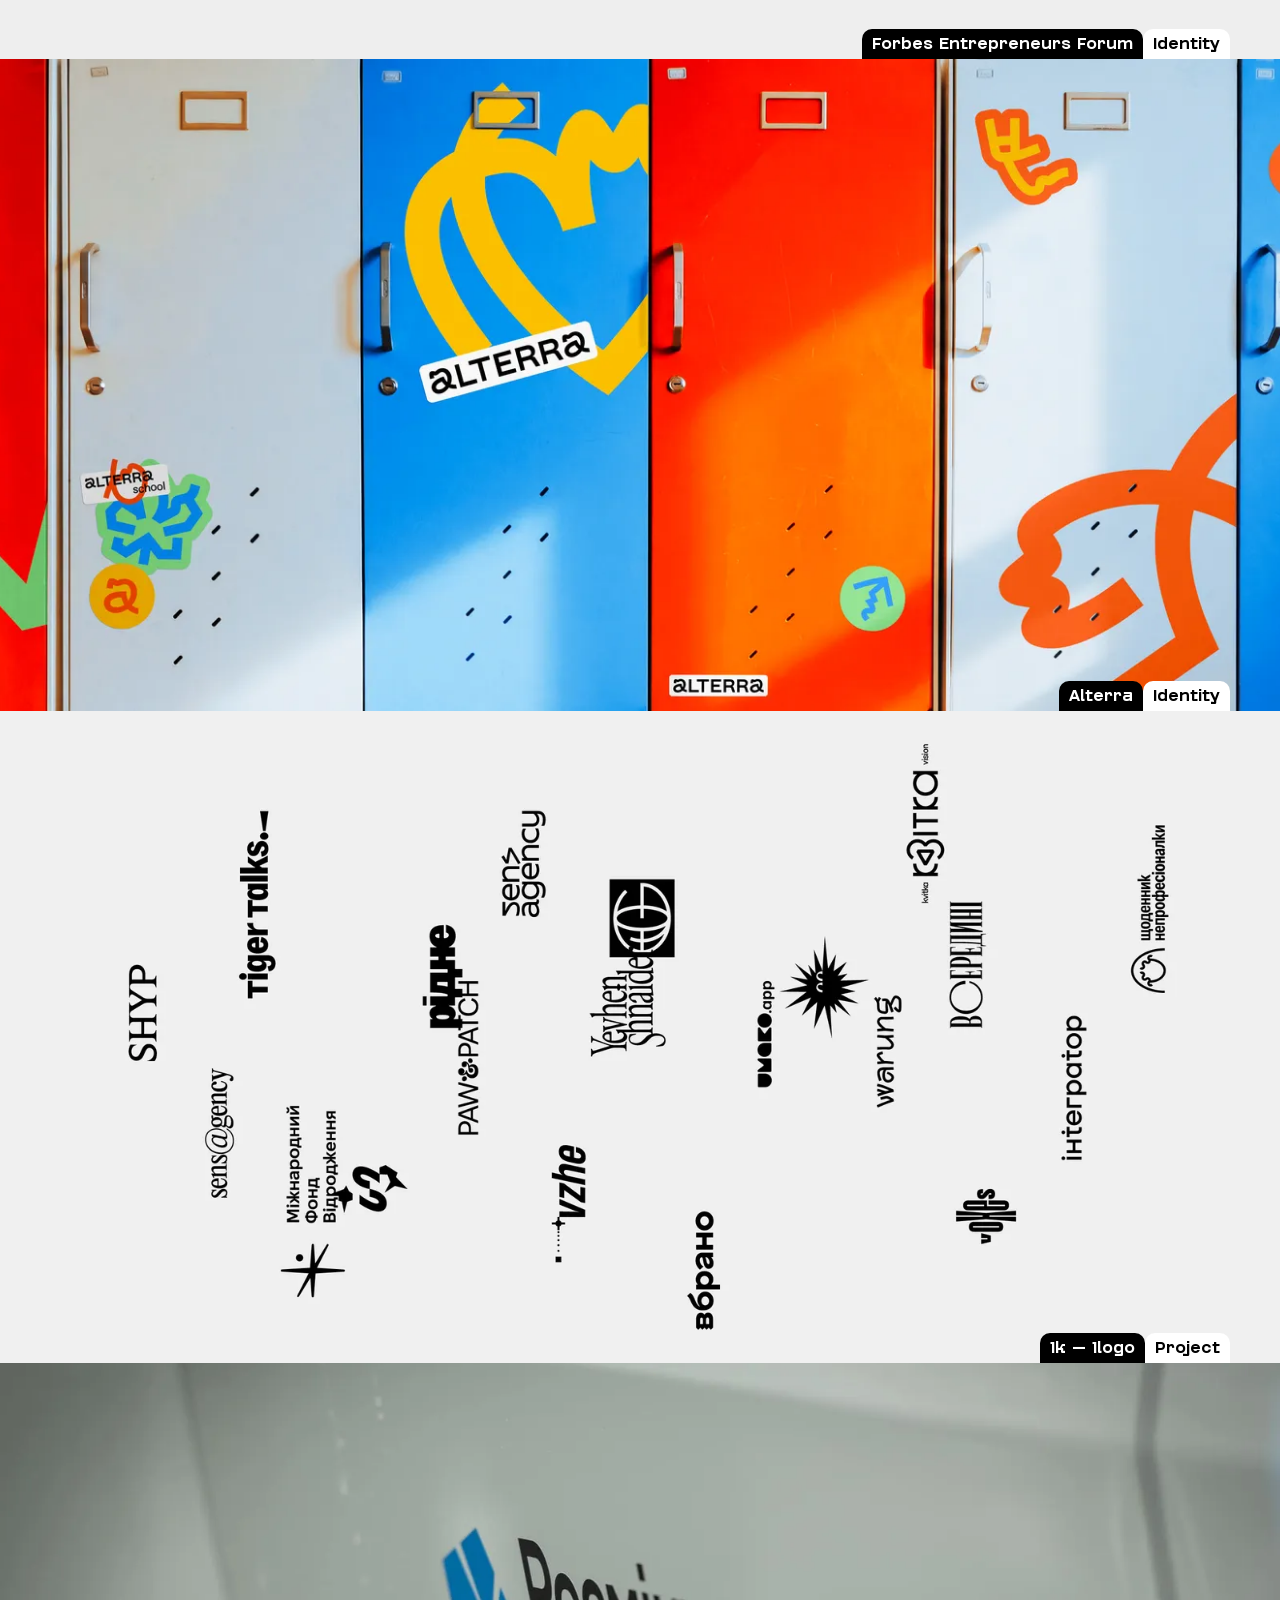
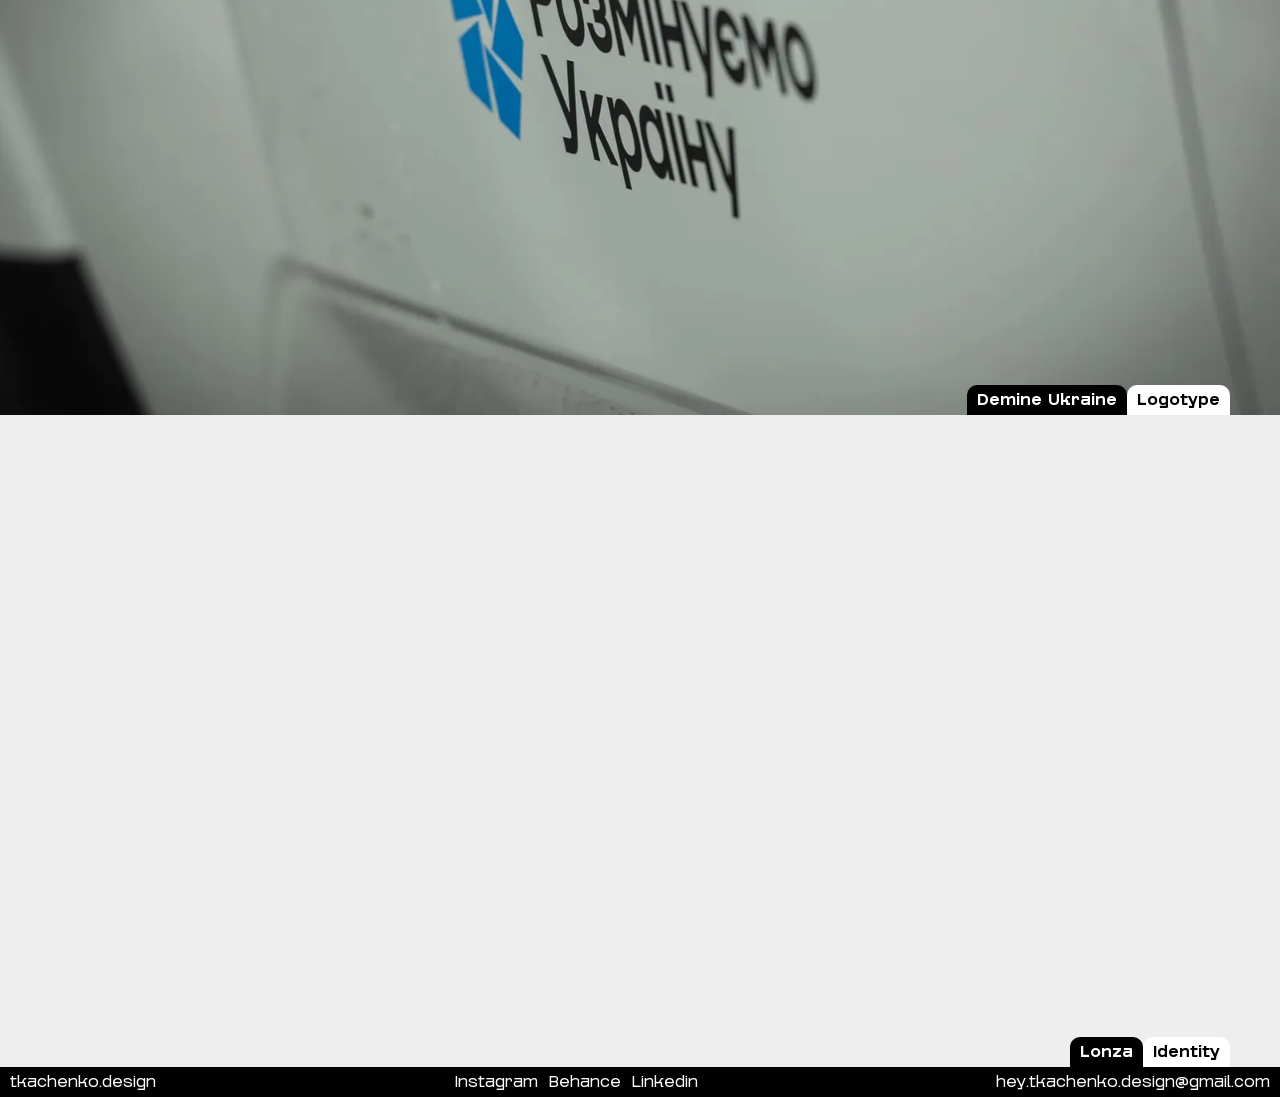
==== commit b4d4142d: "footer" ====
--- a/index.html
+++ b/index.html
@@ -82,7 +82,7 @@
 </main>
 <footer class="ftr">
     <span class="trim ftr-name">tkachenko.design</span>
-    <div class="ftr-socials"><a href="https://www.instagram.com/tkachenko.valentyn/" target="_blank" rel="noopener"><span class="trim">Instagram</span></a><a href="https://www.behance.net/tkachenkodesign" target="_blank" rel="noopener"><span class="trim">Behance</span></a><a href="https://www.linkedin.com/in/valentyn-tkachenko-5368aa172/" target="_blank" rel="noopener"><span class="trim">Linkedin</span></a></div>
+    <div class="ftr-socials"><a href="https://www.instagram.com/tkachenko.valentyn/" target="_blank" rel="noopener" aria-label="Instagram"><span class="trim full">Instagram</span><span class="trim short">inst.</span></a><a href="https://www.behance.net/tkachenkodesign" target="_blank" rel="noopener" aria-label="Behance"><span class="trim full">Behance</span><span class="trim short">be.</span></a><a href="https://www.linkedin.com/in/valentyn-tkachenko-5368aa172/" target="_blank" rel="noopener" aria-label="Linkedin"><span class="trim full">Linkedin</span><span class="trim short">li.</span></a></div>
     <a href="mailto:hey.tkachenko.design@gmail.com"><span class="trim">hey.tkachenko.design@gmail.com</span></a>
 </footer>
 <script src="assets/js/site.js" defer></script>
